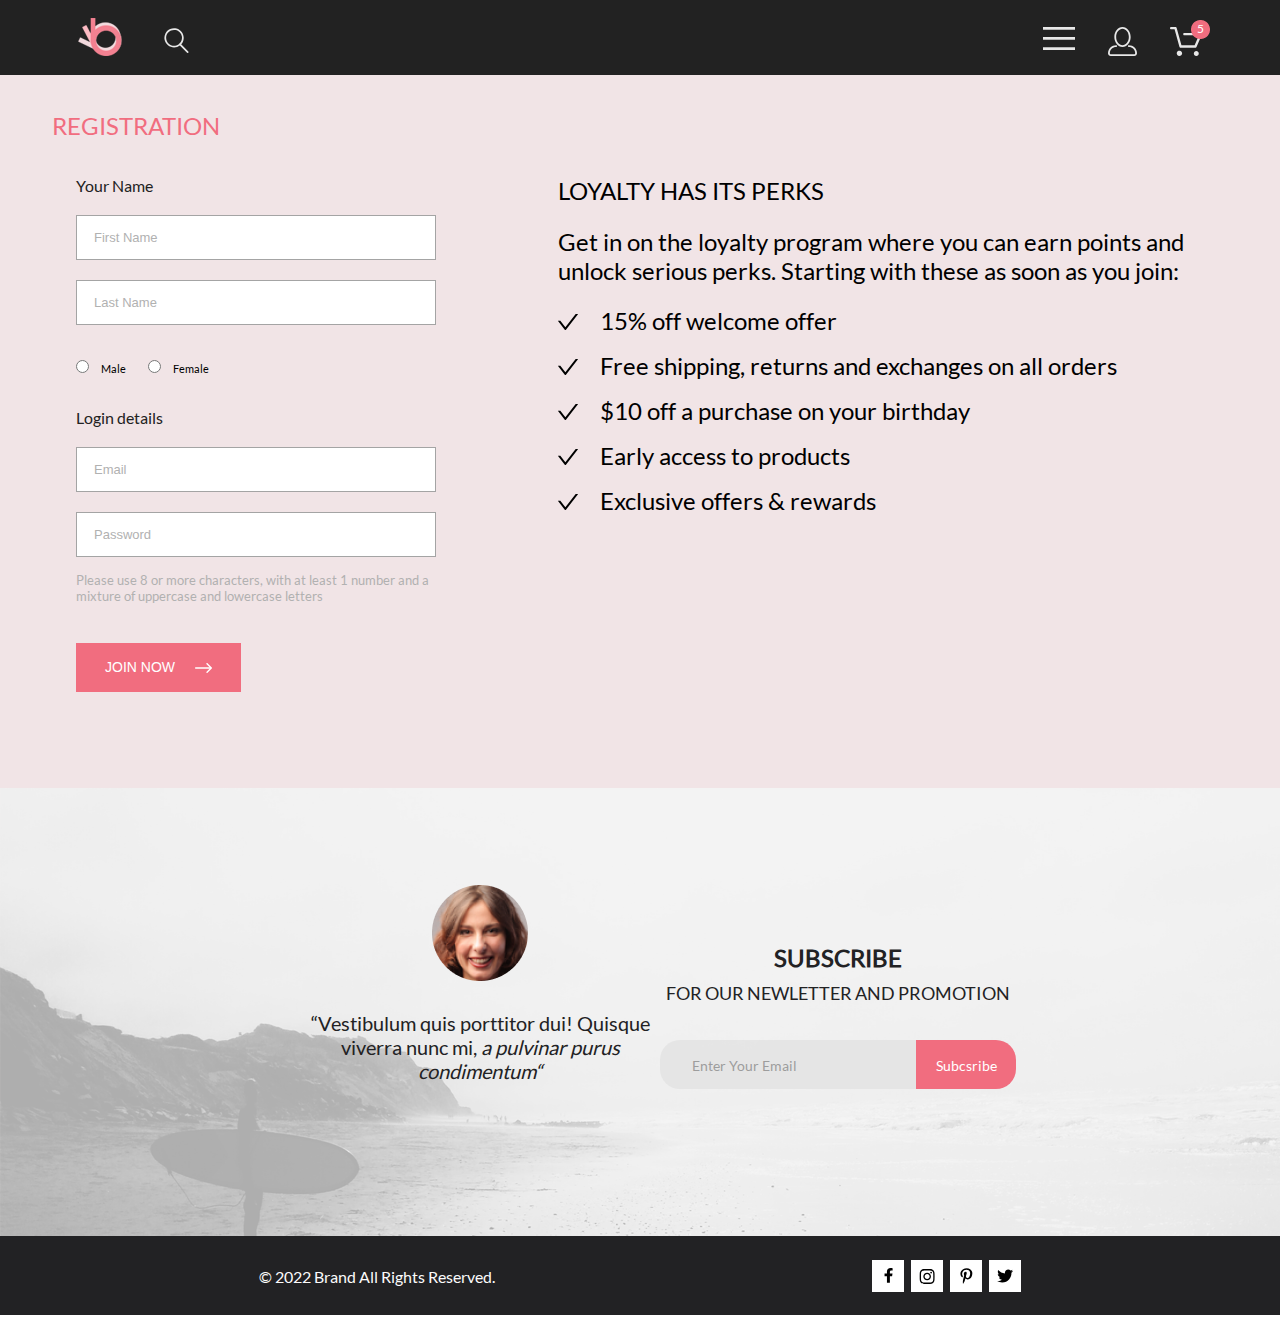
==== registration.html @ f0191302 "22" ====
<!DOCTYPE html>
<html lang="en">

<head>
    <meta charset="UTF-8">
    <meta http-equiv="X-UA-Compatible" content="IE=edge">
    <meta name="viewport" content="width=device-width, initial-scale=1.0">
    <link rel="stylesheet" href="style/style.css">
    <link rel="stylesheet" href="style/product.css">
    <link rel="stylesheet" href="style/catalog.css">
    <link rel="stylesheet" href="style/cart.css">
    <link rel="stylesheet" href="style/registration.css">

    <title>Shop</title>
</head>

<body>

    <header>
        <div class="menu">
            <div class="container2">
                <nav class="menu_content">
                    <div class="logo">
                        <a href="index.html"><img class="logo_img" src="img/logo1.svg" alt="logo"></a>
                        <div class="search">
                            <img onclick="searchFunction()" class="logo_search" src="img/logo_search.svg" alt="logo_search">
                            <input id="search" class="search_input" type="search" placeholder="Type for Search">
                        </div>
                    </div>
                    <div class="buttons">
                        <div class="button_menu">
                            <img onclick="myFunction()" class="dropbtn" src="img/button_menu.svg" alt="button_menu">
                            <div class="menu_dropdown" id="myDropdown">
                                <h2 class="h2_menu_dropdown" style="color: black;font-weight: 700; margin-top: 0;">MENU
                                </h2>
                                <h2 class="h2_menu_dropdown">MAN</h2>
                                <div class="menu_dropdown_items">
                                    <h3 class="h3_menu_dropdown">Accessories</h3>
                                    <h3 class="h3_menu_dropdown">Bags</h3>
                                    <h3 class="h3_menu_dropdown">Denim</h3>
                                    <h3 class="h3_menu_dropdown">T-Shirts</h3>
                                </div>
                                <h2 class="h2_menu_dropdown">WOMAN</h2>
                                <div class="menu_dropdown_items">
                                    <h3 class="h3_menu_dropdown">Accessories</h3>
                                    <h3 class="h3_menu_dropdown">Jackets & Coats</h3>
                                    <h3 class="h3_menu_dropdown">Polos</h3>
                                    <h3 class="h3_menu_dropdown">T-Shirts</h3>
                                    <h3 class="h3_menu_dropdown">Shirts</h3>
                                </div>
                                <h2 class="h2_menu_dropdown">KIDS</h2>
                                <div class="menu_dropdown_items">
                                    <h3 class="h3_menu_dropdown">Accessories</h3>
                                    <h3 class="h3_menu_dropdown">Jackets & Coats</h3>
                                    <h3 class="h3_menu_dropdown">Polos</h3>
                                    <h3 class="h3_menu_dropdown">T-Shirts</h3>
                                    <h3 class="h3_menu_dropdown">Shirts</h3>
                                    <h3 class="h3_menu_dropdown">Bags</h3>
                                </div>
                            </div>
                        </div>
                        <a href="registration.html"><img class="button_profile" src="img/button_profile.svg"
                                alt="button_profile"></a>
                        <div class="button_cart">
                            <img src="img/button_cart.svg" alt="button_cart">
                            <div class="cart_number">5</div>
                        </div>
                    </div>
                </nav>
            </div>
        </div>

        <div class="breadcrumbs__container">
            <h4 class="breadcrumbs__heading">REGISTRATION</h4>
        </div>

        <section class="registration-section">
            <div class="container">
                <div class="registration__inner">
                    <div class="registration__form">
                        <form class="registration__form-inner">
                            <h4 class="form-inner__heading">
                                Your Name
                            </h4>
                            <input class="form-inner__input" type="text" placeholder="First Name">
                            <input class="form-inner__input" type="text" placeholder="Last Name">
                            <div class="registration__form-radio">
                                <label class="form-inner__radio-label">
                                    <input class="form-inner__radio" type="radio" name="radio">
                                    Male
                                </label>
                                <label class="form-inner__radio-label">
                                    <input class="form-inner__radio" type="radio" name="radio">
                                    Female
                                </label>
                            </div>

                            <h4 class="form-inner__second-heading">
                                Login details
                            </h4>
                            <input class="form-inner__input" type="email" placeholder="Email">
                            <input class="form-inner__input" type="password" placeholder="Password">
                            <p class="form-inner__password-setting">
                                Please use 8 or more characters, with at least 1 number and a mixture of uppercase and
                                lowercase letters
                            </p>
                            <button class="form-inner__btn">JOIN NOW
                                <img class="form-inner__btn-img" src="img/arrow-right-btn.svg" alt="arrow">
                            </button>
                        </form>
                    </div>
                    <div class="registration__loyalty">
                        <h4 class="loyalty-heading">
                            LOYALTY HAS ITS PERKS
                        </h4>
                        <p class="loyalty-text">
                            Get in on the loyalty program where you can earn points and unlock serious perks. Starting
                            with
                            these as soon as you join:
                        </p>
                        <ul class="loyalty-list">
                            <li class="list-marker">15% off welcome offer
                            </li>
                            <li class="list-marker">Free shipping, returns and exchanges on all orders
                            </li>
                            <li class="list-marker">$10 off a purchase on your birthday
                            </li>
                            <li class="list-marker">Early access to products</li>
                            <li class="list-marker">Exclusive offers & rewards</li>
                        </ul>
                    </div>
                </div>
            </div>
        </section>

        <section class="subscribe">
            <div class="subscribe_back">
                <div class="container2">
                    <div class="subscribe_content">
                        <div class="subscribe_info">
                            <img src="img/face.png" alt="face">
                            <div class="subscribe_info_text">
                                <p>“Vestibulum quis porttitor dui! Quisque viverra nunc mi, <span
                                        style="font-style: italic;"> a
                                        pulvinar purus condimentum“</span></p>
                            </div>
                        </div>
                        <div class="subscribe_block">
                            <h2 class="subscribe_h2">SUBSCRIBE</h2>
                            <h4 class="subscribe_h4">FOR OUR NEWLETTER AND PROMOTION</h4>
                            <form class="input_block">
                                <input class="input" type="email" placeholder="Enter Your Email">
                                <button class="button_input">Subcsribe</button>
                            </form>
                        </div>
                    </div>
                </div>
            </div>
        </section>

        <footer>
            <div class="container2">
                <div class="copyright">
                    <p class="copyright_p">© 2022 Brand All Rights Reserved.</p>
                    <div class="social">
                        <div class="soc_button">
                            <svg class="svg_soc" width="11" height="16" viewBox="0 0 11 16" fill="none"
                                xmlns="http://www.w3.org/2000/svg">
                                <path
                                    d="M9.08836 8.28L9.50686 5.61602H6.89022V3.88729C6.89022 3.15847 7.25574 2.44806 8.42765 2.44806H9.61722V0.179975C9.61722 0.179975 8.53772 0 7.50561 0C5.35073 0 3.9422 1.27593 3.9422 3.5857V5.61602H1.54688V8.28H3.9422V14.72H6.89022V8.28H9.08836Z" />
                            </svg>
                        </div>
                        <div class="soc_button">
                            <svg class="svg_soc" width="16" height="15" viewBox="0 0 16 15" fill="none"
                                xmlns="http://www.w3.org/2000/svg">
                                <path
                                    d="M8.13677 3.68162C6.02163 3.68162 4.31555 5.38494 4.31555 7.49666C4.31555 9.60838 6.02163 11.3117 8.13677 11.3117C10.2519 11.3117 11.958 9.60838 11.958 7.49666C11.958 5.38494 10.2519 3.68162 8.13677 3.68162ZM8.13677 9.97693C6.76991 9.97693 5.65248 8.86463 5.65248 7.49666C5.65248 6.12869 6.76658 5.01639 8.13677 5.01639C9.50695 5.01639 10.6211 6.12869 10.6211 7.49666C10.6211 8.86463 9.50363 9.97693 8.13677 9.97693ZM13.0056 3.52557C13.0056 4.02029 12.6065 4.41541 12.1143 4.41541C11.6188 4.41541 11.223 4.01697 11.223 3.52557C11.223 3.03416 11.6221 2.63572 12.1143 2.63572C12.6065 2.63572 13.0056 3.03416 13.0056 3.52557ZM15.5364 4.42869C15.4799 3.2367 15.2072 2.18084 14.3325 1.31092C13.4612 0.440997 12.4036 0.168732 11.2097 0.108966C9.9792 0.0392395 6.29101 0.0392395 5.0605 0.108966C3.8699 0.165411 2.81233 0.437677 1.93768 1.3076C1.06302 2.17752 0.793639 3.23338 0.733776 4.42537C0.663937 5.65389 0.663937 9.33611 0.733776 10.5646C0.790313 11.7566 1.06302 12.8125 1.93768 13.6824C2.81233 14.5523 3.86658 14.8246 5.0605 14.8844C6.29101 14.9541 9.9792 14.9541 11.2097 14.8844C12.4036 14.8279 13.4612 14.5556 14.3325 13.6824C15.2039 12.8125 15.4766 11.7566 15.5364 10.5646C15.6063 9.33611 15.6063 5.65721 15.5364 4.42869ZM13.9468 11.8828C13.6874 12.5336 13.1852 13.0349 12.53 13.2972C11.5489 13.6857 9.22094 13.5961 8.13677 13.5961C7.05259 13.5961 4.72128 13.6824 3.74353 13.2972C3.09169 13.0383 2.58951 12.5369 2.32678 11.8828C1.93768 10.9033 2.02747 8.57908 2.02747 7.49666C2.02747 6.41424 1.941 4.0867 2.32678 3.11053C2.58619 2.45975 3.08837 1.95838 3.74353 1.69608C4.72461 1.3076 7.05259 1.39725 8.13677 1.39725C9.22094 1.39725 11.5523 1.31092 12.53 1.69608C13.1818 1.95506 13.684 2.45643 13.9468 3.11053C14.3359 4.09002 14.2461 6.41424 14.2461 7.49666C14.2461 8.57908 14.3359 10.9066 13.9468 11.8828Z" />
                            </svg>
                        </div>
                        <div class="soc_button">
                            <svg class="svg_soc" width="13" height="16" viewBox="0 0 13 16" fill="none"
                                xmlns="http://www.w3.org/2000/svg">
                                <path
                                    d="M6.7402 0.203125C3.55552 0.203125 0.408081 2.34063 0.408081 5.8C0.408081 8 1.63726 9.25 2.38221 9.25C2.68951 9.25 2.86643 8.3875 2.86643 8.14375C2.86643 7.85313 2.13079 7.23438 2.13079 6.025C2.13079 3.5125 4.03043 1.73125 6.48878 1.73125C8.60259 1.73125 10.167 2.94062 10.167 5.1625C10.167 6.82187 9.50585 9.93437 7.3641 9.93437C6.59121 9.93437 5.93006 9.37187 5.93006 8.56563C5.93006 7.38438 6.74951 6.24062 6.74951 5.02187C6.74951 2.95312 3.83487 3.32812 3.83487 5.82812C3.83487 6.35313 3.90006 6.93437 4.13286 7.4125C3.70451 9.26875 2.82919 12.0344 2.82919 13.9469C2.82919 14.5375 2.91299 15.1188 2.96886 15.7094C3.0744 15.8281 3.02163 15.8156 3.18304 15.7563C4.74744 13.6 4.69157 13.1781 5.39928 10.3562C5.78107 11.0875 6.76814 11.4812 7.55034 11.4812C10.8468 11.4812 12.3274 8.24688 12.3274 5.33125C12.3274 2.22813 9.66415 0.203125 6.7402 0.203125Z" />
                            </svg>
                        </div>
                        <div class="soc_button">
                            <svg class="svg_soc" width="17" height="14" viewBox="0 0 17 14" fill="none"
                                xmlns="http://www.w3.org/2000/svg">
                                <path
                                    d="M14.4181 3.74107C14.4281 3.88319 14.4281 4.02535 14.4281 4.16747C14.4281 8.50247 11.1509 13.4974 5.16096 13.4974C3.31558 13.4974 1.60132 12.9593 0.159302 12.0253C0.421495 12.0558 0.673569 12.0659 0.94585 12.0659C2.46851 12.0659 3.8702 11.5482 4.98953 10.6649C3.5576 10.6345 2.3576 9.69032 1.94415 8.39081C2.14585 8.42125 2.34751 8.44156 2.5593 8.44156C2.85172 8.44156 3.14418 8.40094 3.41643 8.32991C1.92401 8.02531 0.80465 6.70553 0.80465 5.11163V5.07103C1.23825 5.31469 1.74249 5.46697 2.2769 5.48725C1.39959 4.89841 0.824826 3.89335 0.824826 2.75628C0.824826 2.14716 0.98614 1.58878 1.26851 1.10147C2.87187 3.09131 5.28195 4.39078 7.98443 4.53294C7.93403 4.28928 7.90376 4.0355 7.90376 3.78169C7.90376 1.97457 9.35586 0.502502 11.1609 0.502502C12.0987 0.502502 12.9457 0.89844 13.5407 1.53803C14.2768 1.39591 14.9827 1.12178 15.6079 0.746159C15.3659 1.5076 14.8516 2.14719 14.176 2.55325C14.8315 2.48222 15.4668 2.29944 16.0516 2.04566C15.608 2.69538 15.0533 3.27403 14.4181 3.74107Z" />
                            </svg>
                        </div>
                    </div>
                </div>
            </div>
        </footer>

        <script src="script.js"></script>
</body>

</html>
---- style/style.css ----
* {
    padding: 0;
    margin: 0;
    box-sizing: border-box;
    text-decoration: none;
}

.container {
    max-width: 1600px;
    margin: 0 auto;
    position: relative;
}

.container2 {
    max-width: 1140px;
    margin: 0 auto;

}

body {
    scroll-behavior: smooth;
    text-rendering: optimizeSpeed;
    font-family: "Lato", sans-serif;
    font-style: normal;
    
}

img {
    display: block;
    max-width: 100%;
}

ul,
li {
  margin: 0;
  padding: 0;
  list-style: none;
}

.menu {
    background-color: #222222;
    height: 75px;

}

.menu_content {
    display: flex;
    justify-content: space-between;
    align-items: center;
    position: relative;
    padding: 0 8px;
}

.logo {
    padding-top: 18px;
    display: flex;
    gap: 41px;

}
.search{
    display: flex;
    gap: 8px;
}

.logo_search {
    width: 26px;
    height: 26px;
    margin-top: 10px;
    cursor: pointer;
}

.search_input{
    visibility: hidden;
    border-radius: 10px;
    padding: 6px;
    opacity: 0;
    transition: 0.55s opacity, 0.55s visibility;
}
.buttons {
    display: flex;
    gap: 33px;
    height: 29px;
    margin-top: 26px;
}

.button_menu {
    cursor: pointer;
}

.button_cart {
    display: flex;
}

.cart_number {
    background: url("../img/cart_ellipse.png");
    font-family: 'Lato';
    font-weight: 400;
    font-size: 12px;
    line-height: 14px;
    color: #FFFFFF;
    width: 19px;
    height: 19px;
    text-align: center;
    position: absolute;
    right: 0px;
    top: 20px;
    padding-top: 2px;
}

header {
    background-color: #F1E4E6;
}

.brand_content {
    display: flex;

}

.brand_logo {
    height: 93px;
    margin-top: 290px;
    display: flex;
    gap: 16px;
    margin-left: 64px;
}

h1 {
    font-family: 'Lato-900';
    font-style: normal;
    font-size: 48px;
    line-height: 58px;
    color: #222222;
}

h6 {
    font-family: 'Lato';
    font-style: normal;
    font-weight: 700;
    font-size: 32px;
    color: #222222;
    line-height: 39px;
}

.menu_dropdown {
    z-index: -1;
    position: absolute;
    right: -65px;
    top: 75px;
    background: #FFFFFF;
    box-shadow: 6px 4px 35px rgba(0, 0, 0, 0.21);
    width: 232px;
    height: 634px;
    padding: 32px;
    display: flex;
    flex-direction: column;
    justify-content: space-around;
    opacity: 0;
    visibility: hidden;
    transition: 0.55s opacity, 0.55s visibility;
}

.h2_menu_dropdown {
    font-family: 'Lato';
    font-size: 14px;
    font-weight: 400;
    line-height: 17px;
    color: #F16D7F;
    margin-top: 20px;
}

.h3_menu_dropdown {
    font-family: 'Lato';
    font-style: normal;
    font-weight: 400;
    font-size: 14px;
    line-height: 17px;
    color: #6F6E6E;
    margin-left: 21px;
    margin-top: 12px;
}

.h3_menu_dropdown:hover{
    background-color: #d3c9c9;
}
.offer {
    margin: 65px 0 96px 0;
    display: grid;
    gap: 30px;
    grid-template-columns: 1fr 1fr 1fr;
}

.forwomen {
    background: url("../img/forwomen.png");
    background-size: 100% 100%;
}

.formen {
    background: url("../img/formen.png");
    background-size: 100% 100%;
}

.forkids {
    background: url("../img/forkids.png");
    background-size: 100% 100%;
}

.forwomen,
.formen,
.forkids {
    height: 260px;
}

.accessories {
    background: url("../img/accessories.png");
    grid-column: 1/4;
    height: 180px;
    background-size: 100% 100%;
}

.item_text {
    display: flex;
    justify-content: center;
    align-items: center;
    flex-direction: column;
    height: 100%;
    background: rgba(33, 22, 22, 0.7);
}

.h4 {
    font-family: 'Lato';
    font-style: normal;
    font-weight: 400;
    font-size: 16px;
    line-height: 19px;
    text-align: center;
    color: #FFFFFF;
}

.h3 {
    font-family: 'Lato';
    font-style: normal;
    font-weight: 700;
    font-size: 24px;
    line-height: 29px;
    text-align: center;
    color: #F16D7F;
}


.h2 {
    text-align: center;
    font-family: 'Lato';
    font-style: normal;
    font-weight: 400;
    font-size: 30px;
    line-height: 36px;
    color: #222222;
}

.p1 {
    text-align: center;
    font-family: 'Lato';
    font-style: normal;
    font-weight: 400;
    font-size: 14px;
    line-height: 17px;
    color: #9F9F9F;
    margin-bottom: 48px;
}

.products {
    display: grid;
    gap: 30px;
    grid-template-columns: 1fr 1fr 1fr;
    margin-bottom: 48px;
    justify-items: center;

}

.product_item1 {
    background: url('../img/product1.jpg');
    height: 420px;
    width: 360px;
    cursor: pointer;
    position: relative;

}

.product_item2 {
    background: url('../img/product2.png');
    height: 420px;
    width: 360px;
    cursor: pointer;
}

.product_item3 {
    background: url('../img/product3.png');
    height: 420px;
    width: 360px;
    cursor: pointer;
}

.product_item4 {
    background: url('../img/product4.png');
    height: 420px;
    width: 360px;
    cursor: pointer;
}

.product_item5 {
    background: url('../img/product5.png');
    height: 420px;
    width: 360px;
    cursor: pointer;
}

.product_item6 {
    background: url('../img/product6.png');
    height: 420px;
    width: 360px;
    cursor: pointer;
}

.product_backgr {
    background: rgba(58, 56, 56, 0.86);
    height: 420px;
    width: 360px;
    background-size: 100% 100%;
    justify-content: center;
    align-items: center;
    display: none;

}

.product_item1:hover .product_backgr {
    display: flex;
}

.product_item2:hover .product_backgr {
    display: flex;
}

.product_item3:hover .product_backgr {
    display: flex;
}

.product_item4:hover .product_backgr {
    display: flex;
}

.product_item5:hover .product_backgr {
    display: flex;
}

.product_item6:hover .product_backgr {
    display: flex;
}

.button_add_cart {
    width: 140px;
    height: 44px;
    border: 1px solid #FFFFFF;
    font-family: 'Lato';
    font-style: normal;
    font-weight: 400;
    font-size: 14px;
    line-height: 17px;
    color: #FFFFFF;
    background-color: rgba(0, 0, 0, 0);
    display: flex;
    justify-content: center;
    align-items: center;
    gap: 11px;
    cursor: pointer;
}

.h5 {
    font-family: 'Lato';
    font-style: normal;
    font-weight: 400;
    font-size: 13px;
    line-height: 16px;
    color: #000000;
}

.title_price {
    background: #F8F8F8;
    padding: 25px 0 19px 16px;
}

.price {
    font-family: 'Lato';
    font-style: normal;
    font-size: 16px;
    line-height: 19px;
    color: #F16D7F;
}

.button_product {
    width: 211px;
    height: 47px;
    margin: auto;
    display: block;
    margin-bottom: 60px;
    font-family: 'Lato';
    font-weight: 400;
    font-size: 16px;
    line-height: 19px;
    color: #F26376;
    border: 1px solid #FF6A6A;
    background-color: #FFFFFF;
    cursor: pointer;
}

.button_product:hover {
    background: #F16D7F;
    border: 1px solid #FF6A6A;
    color: #FFFFFF;
}

.p {
    font-family: 'Lato-300';
    font-size: 14px;
    line-height: 17px;
    color: #5D5D5D;
    margin: 16px 29px 16px 0;
}

.feature {
    background: #222224;
    height: 341px;
}

.feature_content {
    display: flex;
    gap: 30px;
    justify-content: center;
}

.feature_item {
    display: flex;
    flex-direction: column;
    align-items: center;
    margin-top: 104px;
    width: 360px;
}

.feature_h {
    font-family: 'Lato';
    font-style: normal;
    font-weight: 400;
    font-size: 20px;
    line-height: 24px;
    color: #FBFBFB;
}

.feature_p {
    font-family: 'Lato-300';
    font-style: normal;
    font-size: 14px;
    line-height: 17px;
    text-align: center;
    color: #FBFBFB;
    margin-top: 16px;
    padding-left: 25px;
    padding-right: 25px;
}

.delivery_img {
    margin-bottom: 28px;
}

.sales_img {
    margin-bottom: 19px;
}

.quality_img {
    margin-bottom: 25px;
}

.subscribe {
    background: url("../img/sub.png");
    background-size: 100% 100%;
    height: 448px;
}

.subscribe_back {
    background: rgba(244, 244, 244, 0.7);
}

.subscribe_content {
    height: 448px;
    display: flex;
    justify-content: space-between;
    padding-right: 230px;
    padding-left: 230px;
}

.subscribe_info {
    margin: 97px 0 126px 0;
    display: flex;
    flex-direction: column;
    align-items: center;
    gap: 30px;
    height: 100%;
}

.subscribe_info_text {
    font-family: 'Lato';
    font-style: normal;
    font-weight: 400;
    font-size: 20px;
    line-height: 24px;
    text-align: center;
    color: #222224;
    width: 360px;
    height: 99px;

}

.subscribe_block {
    margin-top: 150px;
    display: flex;
    flex-direction: column;
    align-items: center;
}

.subscribe_h2 {
    font-family: 'Lato';
    font-style: normal;
    font-weight: 700;
    font-size: 24px;
    line-height: 40px;
    text-align: center;
    color: #222224;
}

.subscribe_h4 {
    font-family: 'Lato';
    font-style: normal;
    font-weight: 400;
    font-size: 18px;
    line-height: 30px;
    text-align: center;
    color: #222224;
}

.input_block {
    display: flex;
    margin-top: 32px;

}

.input {
    height: 49px;
    width: 256px;
    background: #E1E1E1;
    border: none;
    padding: 7px 64px 6px 32px;
    font-family: 'Lato';
    font-weight: 400;
    font-size: 14px;
    line-height: 17px;
    color: #222224;
    opacity: 0.67;
    border-radius: 20px 0 0 20px;
}

.button_input {
    background: #F16D7F;
    width: 100px;
    height: 49px;
    border: none;
    padding: 7px 7px 6px 8px;
    align-items: center;
    text-align: center;
    color: #FFFFFF;
    font-family: 'Lato';
    font-weight: 400;
    font-size: 14px;
    line-height: 17px;
    border-radius: 0 20px 20px 0;
    cursor: pointer;
}

footer {
    background: #222224;
    height: 79px;

}

.copyright {
    display: flex;
    align-items: center;
    justify-content: space-around;
    padding-top: 24px;
}

.copyright_p {
    font-family: 'Lato';
    font-style: normal;
    font-size: 16px;
    line-height: 19px;
    color: #FBFBFB;
}

.social {
    display: flex;
    gap: 7px;
}

.soc_button {
    background-color: #FFFFFF;
    width: 32px;
    height: 32px;
    display: flex;
    justify-content: center;
    align-items: center;
    cursor: pointer;
}

.soc_button:hover {
    background-color: #F16D7F;
}
.svg_soc{
    fill: black;
}
.soc_button:hover .svg_soc {
    fill: white;
    
}

@font-face {
    font-family: 'Lato';
    src: url(../fonts/Lato-Regular.ttf);
}

@font-face {
    font-family: 'Lato-300';
    src: url(../fonts/Lato-Light.ttf);
}

@font-face {
    font-family: 'Lato-900';
    src: url(../fonts/Lato-Black.ttf);
}

@media (min-width: 1025px) and (max-width: 1270px) {
    .menu_dropdown {
        right: 0;
    }
}

@media (min-width: 1025px) and (max-width: 1200px) {
    .brand_logo {
        margin-left: 0;
    }

    .product_item1,
    .product_item2,
    .product_item3,
    .product_item4,
    .product_item5,
    .product_item6,
    .product_backgr,
    .product {

        width: 320px;
        background-size: 100% 100%;
    }

}

@media (max-width: 1024px) {
    .container {
        max-width: 768px;
    }

    .menu_content {
        margin: 0 32px;
    }

    .buttons {
        gap: 33px;
        height: 37px;
        margin-top: 19px;
        padding-top: 8px;

    }

    .brand_img {
        height: 368px;
    }

    .brand_logo {
        margin-top: 138px;
        font-size: 24px;
        color: #222222;
        line-height: 29px;
    }

    .container2 {
        max-width: 736px;
    }

    .offer {
        gap: 20px;
        margin-bottom: 110px;
    }

    .forwomen,
    .formen,
    .forkids {
        height: 167px;
    }

    .accessories {
        height: 116px;
    }

    .p1 {
        margin-bottom: 74px;
    }

    .products {
        gap: 16px;
        grid-template-columns: 1fr 1fr;
        margin-bottom: 33px;
    }

    .feature {
        height: 610px;
    }

    .feature_content {
        flex-direction: column;
        gap: 48px;
        align-items: center;
        padding-top: 48px;
    }

    .feature_item {
        margin-top: 0;
        width: 360px;
    }

    .subscribe {
        height: 693px;
        background: url("../img/sub_tablet.png");
        background-size: 100vw 100%;
    }

    .subscribe_content {
        flex-direction: column;
        align-items: center;
        height: 693px;
        padding-right: 0px;
        padding-left: 0px;
    }

    .subscribe_info {
        margin: 64px 0 0 0;

    }

    .subscribe_block {
        margin-top: 48px;
        margin-bottom: 219px;
    }
}

@media (max-width : 767px) {
    .container {
        max-width: 375px;
    }

    .container2 {
        max-width: 375px;
    }

    .brand_img,
    .button_profile,
    .button_cart {
        display: none;
    }

    .menu_content {
        margin: 0 16px;
    }

    .brand_content {
        flex-direction: column;
        align-items: center;
        height: 363px;
    }

    .brand_logo {
        margin: auto;
        align-items: center;
    }

    h1 {
        font-size: 38px;
        line-height: 46px;
    }

    h6 {
        font-size: 20px;
        line-height: 24px;
    }

    .border_img {
        height: 61px;
    }

    .offer {
        margin: 64px 16px;
        display: flex;
        flex-direction: column;
        gap: 32px;

    }

    .forwomen,
    .formen,
    .forkids {
        height: 247px;
    }

    .p1 {
        margin: auto;

    }

    .products {
        display: flex;
        flex-direction: column;
        gap: 16px;
        margin: 64px 8px 41px 8px;
    }

    .subscribe {
        height: 550px;
        background: url("../img/sub_mobile.png");
        background-size: 100vw 100%;
    }

    .subscribe_content {
        height: 550px;
        padding-right: 0px;
        padding-left: 0px;
    }

    .subscribe_block {
        margin-top: 59px;
        margin-bottom: 110px;
    }

    .subscribe_info {
        width: 343px;
    }

    .subscribe_info_text {
        font-size: 18px;
        line-height: 22px;
    }

    .subscribe_h4 {
        font-size: 14px;

    }

    footer {
        height: 143px;

    }

    .copyright {
        flex-direction: column-reverse;
        align-items: center;
        gap: 40px;
        padding-top: 43px;
    }
}

.show {
    z-index: 1;
    visibility: visible;
    opacity: 1;
}
---- style/product.css ----
.breadcrumbs.breadcrumbs-product {
  margin-bottom: 0;
}

.slider-bg {
  background-color: #f7f7f7;
  border: 1px solid #eaeaea;
  margin-bottom: -60px;
}

.slider {
  display: flex;
  justify-content: space-between;
  align-items: center;
  min-height: 777px;
}

.slider-left,
.slider-right {
  text-align: center;
  width: 31px;
  height: 31px;
  padding: 8px;
  background: rgba(42, 42, 42, 0.15);
  border: none;
}

.slider-left svg,
.slider-right svg {
  fill: black;
}

.slider-left:hover svg,
.slider-right:hover svg {
  fill: #f16d7f;
}

.slider_img {
  object-fit: cover;
}

.about-item {
  margin: 0 auto 128px;
  max-width: 1141px;
  min-height: 641px;
  background-color: #fff;
  text-align: center;
  display: block;
  align-items: center;
  justify-content: center;
  border: 1px solid #eaeaea;
}

.about-item-collection {
  margin-top: 65px;
  padding-bottom: 10px;
  font-weight: 300;
  font-size: 14px;
  line-height: 17px;
  color: #f16d7f;
}

.about-item-pink-border {
  width: 63px;
  margin: 0 auto;
  border-bottom: 3px solid #ef5b70;
}

.about-item-title {
  margin: 12px 0 49px 0;
  font-weight: 300;
  font-size: 18px;
  line-height: 22px;
  color: #4d4d4d;
}

.about-item-text {
  margin: 0 auto 32px;
  font-weight: 300;
  font-size: 14px;
  line-height: 17px;
  color: #5e5e5e;
  max-width: 570px;
}

.about-item-price {
  font-weight: 300;
  font-size: 24px;
  line-height: 29px;
  color: #ef5b70;
  margin-bottom: 65px;
}

.about-item-border {
  margin: 0 auto 65px;
  max-width: 642px;
  border-bottom: 1px solid #eaeaea;
}

.items__filter-checkbox.checkbox-product {
  margin: 0 auto;
}

.about-item-btn {
  margin: 50px auto 0;
  border: 1px solid #ff6a6a;
  display: flex;
  align-items: center;
  width: 211px;
}

.about-item-btn img {
  width: 26px;
  height: 24px;
  margin-right: 23px;
  margin-left: 24px;
}

.about-item-btn p {
  padding: 15px 0 15px 0;
  font-weight: normal;
  font-size: 16px;
  line-height: 19px;
  color: #f26376;
}

.items.product {
  margin-bottom: 128px;
}

@media (max-width: 768px) {
  .slider-bg {
    margin-bottom: 0;
  }

  .slider {
    min-height: 624px;
  }

  .about-item {
    max-height: 600px;
  }

  .items__list-cards:last-child {
    display: none;
  }
}

@media (max-width: 375px) {
  .slider {
    min-height: 624px;
  }
  .slider_img {
    max-width: 85%;
    object-fit: cover;
  }

  .about-item-text {
    max-width: 326px;
  }

  .about-item-border {
    max-width: 125px;
  }

  .items__filter-checkbox.checkbox-product {
    font-size: 10px;
    line-height: 12px;
  }
}
---- style/catalog.css ----
.menu-active-catalog {
  position: absolute;
  left: 0;
  top: 75px;
  width: 100%;
  height: 100%;
  z-index: 3;
}

.breadcrumbs {
  margin-bottom: 51px;
  background: #f8f3f4;
}

.dreadcrumbs__container {
  display: flex;
  justify-content: space-between;
  align-items: center;
  min-height: 148px;
  max-width: 1140px;
  margin: 0 auto;
}

.breadcrumbs__heading {
  font-weight: normal;
  font-size: 24px;
  line-height: 29px;
  color: #f16d7f;
}

.breadcrumbs__list-item {
  display: inline-block;
  padding-right: 11px;
  margin-right: 5px;
  position: relative;
  font-weight: 300;
  font-size: 14px;
  line-height: 17px;
  color: #636363;
}

.breadcrumbs__list-item span {
  font-weight: bold;
  font-size: 14px;
  line-height: 17px;
  color: #f16d7f;
}

.breadcrumbs__list-item::after {
  content: "/";
  position: absolute;
  right: 0;
  width: 4px;
  height: 9px;
  bottom: 8px;
}

.breadcrumbs__list-item:last-child::after {
  display: none;
}

.items__filter-menu {
  display: flex;
  max-width: 1140px;
  margin: 0 auto 64px;
  position: relative;
  z-index: 4;
}

.items__filter-menu-icon {
  display: inline-block;
  cursor: pointer;
  z-index: 5;
}

.items__filter-menu-noactive {
  font-weight: 600;
  font-size: 14px;
  line-height: 17px;
  color: #000000;
  margin-left: 17px;
  display: inline-block;
  position: relative;
}

.items__filter-menu-noactive::after {
  content: "";
  position: absolute;
  right: -30px;
  top: 4px;
  background-image: url("../img/filter-menu.svg");
  width: 15px;
  height: 10px;
}

.items__filter-menu-noactive--active {
  color: #ef5b70;
}

.items__filter-menu-noactive--active::after {
  background-image: url("../img/filter-menu-pink.svg");
}

.items__filter-menu-active {
  padding-top: 50px;
  display: flex;
  flex-direction: column;
  width: 360px;
  min-height: 680px;
  position: absolute;
  left: 0;
  top: -10px;
  z-index: 1;
  background: #ffffff;
  box-shadow: 6px 4px 35px rgba(0, 0, 0, 0.21);
}

.items__filter-menu-active button {
  cursor: pointer;
  background-color: transparent;
  border: none;
  border-left: 5px solid #ef5b70;
  border-bottom: 1px solid #ebebeb;
  font-weight: normal;
  font-size: 14px;
  line-height: 17px;
  color: #6f6e6e;
  padding: 11px 11px;
  margin: 10px 16px 0 17px;
  text-align: start;
}

.items__filter-menu-active button:focus {
  outline: none;
}

.items__filter-menu-active button:hover {
  color: #ef5b70;
}

.items__filter-menu-active ul {
  padding: 13px 0 13px 33px;
}

.items__filter-menu-active ul li {
  padding: 11px 0;
  font-weight: normal;
  font-size: 14px;
  line-height: 17px;
  color: #6f6e6e;
}

.items__filter-checkbox {
  margin-left: 277px;
  display: flex;
  justify-content: center;
}

.filter__item-list {
  display: flex;
  justify-content: space-between;
  margin-left: 50px;
}

.filter__item-listtitle {
  font-weight: normal;
  font-size: 14px;
  line-height: 17px;
  color: #6f6e6e;
  margin-right: 5px;
}

.filter__item-listselect {
  border: none;
  color: #6f6e6e;
  font-weight: normal;
  font-size: 14px;
  line-height: 16px;
  cursor: pointer;
}

.filter__item-listselect:focus {
  outline: none;
}

.pagination {
  width: 345px;
  height: 44px;
  border: 1px solid #ebebeb;
  margin: 48px auto 96px;
}

.pagination-list {
  display: flex;
  justify-content: center;
}

.pagination-list__item {
  padding: 12px 12px;
  font-weight: 300;
  font-size: 16px;
  line-height: 19px;
  color: #c4c4c4;
}

.pagination-list__item:hover {
  color: #ef5b70;
}

.pagination-list__item a {
  display: block;
}

@media (max-width: 768px) {
  .breadcrumbs {
    margin-bottom: 24px;
  }

  .dreadcrumbs__container {
    margin: 0 16px;
  }

  .breadcrumbs__list {
    margin-left: 0;
    margin-bottom: 0;
  }

  .items__filter-menu {
    margin: 0 auto 24px;
  }

  .items__filter-menu {
    display: flex;
    justify-content: space-between;
    margin: 0 auto 40px;
  }

  .items__filter-checkbox {
    margin-left: 40px;
  }

  .items__list-last-card {
    display: none;
  }

  .pagination {
    margin: 40px auto 63px;
  }
}

@media (max-width: 375px) {
  .dreadcrumbs__container {
    flex-direction: column;
    justify-content: space-around;
  }

  .breadcrumbs__list {
    margin-left: 20px;
    margin-bottom: 35px;
  }

  .breadcrumbs {
    margin-bottom: 24px;
  }

  .items__filter-menu {
    margin: 0 auto 24px;
    z-index: 2;
  }

  .items__filter-menu-noactive {
    display: none;
  }

  .noactive-mobile {
    background-image: url("../img/filter-menu-mobile.svg");
    background-repeat: no-repeat;
    width: 37px;
    height: 25px;
  }

  .noactive-mobile--active {
    background-image: url("../img/filter-menu-mobile-pink.svg");
  }

  .items__filter-checkbox {
    margin-left: 0;
    align-items: center;
  }

  .items__list.cards-catalog {
    margin-top: 32px;
  }

  .filter__item-listtitle {
    font-weight: normal;
    font-size: 12px;
    line-height: 14px;
  }

  .filter__item-listselect {
    font-size: 8px;
    line-height: 10px;
  }

  .filter__item-list {
    margin-left: 16px;
  }

  .pagination {
    width: 100%;
    height: 44px;
    border: 1px solid #ebebeb;
    margin: 48px auto 96px;
  }

  .pagination-list__item {
    padding: 12px 10px;
  }
}
---- style/cart.css ----
.breadcrumbs.breadcrumbs_cart {
  margin-bottom: 96px;
}

.shopping-cart__all {
  display: flex;
  justify-content: center;
  margin: 0 auto 128px auto;
  gap: 128px;
}

.shopping-cart__items {
  min-width: 652px;
}

.shopping-cart__item + .shopping-cart__item {
  margin-top: 40px;
}

.shopping-cart__item {
  background: #ffffff;
  display: flex;
  min-height: 306px;
  filter: drop-shadow(17px 19px 24px rgba(0, 0, 0, 0.13));
}

.shopping-cart__item-title {
  margin: 22px 0 0 31px;
  width: 205px;
}

.shopping-cart__item-title__heading-close {
  position: relative;
}

.shopping-cart__item-title__close {
  position: absolute;
  width: 18px;
  height: 18px;
  top: 4px;
  right: -130px;
  background-color: transparent;
  border: none;
}

.shopping-cart__item-title__heading {
  font-weight: normal;
  font-size: 24px;
  line-height: 29px;
  color: #222222;
}

.shopping-cart__item-title__about {
  font-weight: normal;
  font-size: 22px;
  line-height: 26px;
  color: #575757;
  margin-top: 42px;
}

.shopping-cart__item-title__about span {
  color: #ef5b70;
}

.shopping-cart__item-title__about li {
  padding-bottom: 6px;
}

.item-title__quantity {
  margin-left: 10px;
  width: 44px;
  height: 25px;
  text-align: center;
  font-weight: normal;
  font-size: 18px;
  line-height: 22px;
  color: #656565;
}

.item-title__quantity:focus {
  outline: none;
}

.item-title__quantity::placeholder {
  text-align: center;
  font-weight: normal;
  font-size: 18px;
  line-height: 22px;
  color: #656565;
}

.shopping-cart__btn {
  margin-top: 72px;
  display: flex;
  justify-content: space-between;
  align-items: center;
  font-weight: 300;
  font-size: 14px;
  line-height: 17px;
  color: #000000;
}

.shopping-cart__clear,
.shopping-cart__continue {
  background-color: transparent;
  border: 1px solid #a4a4a4;
  padding: 17px 40px;
}

.shopping-cart__address-confirm {
  max-width: 360px;
  margin-top: 17px;
}

.shopping-cart__address-heading {
  font-weight: 300;
  font-size: 16px;
  line-height: 19px;
  color: #222222;
  margin-bottom: 20px;
}

.shopping-cart__address-input {
  padding-left: 17px;
  height: 45px;
  width: 100%;
  font-weight: 300;
  font-size: 13px;
  line-height: 16px;
  color: #b1b1b1;
  border: 1px solid #a4a4a4;
}

.shopping-cart__address-input + .shopping-cart__address-input {
  margin-top: 20px;
}

.shopping-cart__address-input::placeholder {
  font-weight: 300;
  font-size: 13px;
  line-height: 16px;
  color: #222222;
}

.shopping-cart__address-btn {
  background: transparent;
  padding: 11px 14px 11px 14px;
  border: 1px solid #a4a4a4;
  font-weight: 300;
  font-size: 11px;
  line-height: 13px;
  color: #4a4a4a;
  margin: 23px 0 57px 0;
}

.shopping-cart__confirm {
  background: #f5f3f3;
  min-width: 360px;
  min-height: 214px;
}

.shopping-cart__confirm-total {
  text-align: right;
  padding-top: 39px;
  padding-right: 37px;
}

.shopping-cart__confirm-total__mini {
  margin-bottom: 12px;
  font-weight: normal;
  font-size: 11px;
  line-height: 13px;
  color: #4a4a4a;
}

.shopping-cart__confirm-total__mini span {
  margin-left: 25px;
}

.shopping-cart__confirm-total__maxi {
  font-weight: 300;
  font-size: 16px;
  line-height: 19px;
  color: #222222;
}

.shopping-cart__confirm-total__maxi span {
  margin-left: 25px;
  font-weight: bold;
  font-size: 16px;
  line-height: 19px;
  color: #f16d7f;
}

.shopping-cart__confirm-border {
  width: 275px;
  margin: 21px auto 17px;
  border-bottom: 1px solid #e2e2e2;
}

.shopping-cart__confirm-btn {
  font-size: 16px;
  font-weight: 300;
  line-height: 19px;
  margin: 0 auto;
  padding: 15px 42px;
  box-sizing: border-box;
  background-color: transparent;
  border: 2px solid #f16d7f;
  color: #f16d7f;
  display: flex;
}

.shopping-cart__confirm-btn:hover,
.shopping-cart__confirm-btn:focus {
  color: #fff;
}

.btn-animation {
  transition: box-shadow 300ms ease-in-out, color 300ms ease-in-out;
}
.btn-animation:hover {
  box-shadow: 0 0 40px 40px #f16d7f inset;
}

@media (max-width: 768px) {
  .breadcrumbs.breadcrumbs_cart {
    margin-bottom: 59px;
  }

  .shopping-cart__all {
    flex-direction: column;
    margin: 0 auto 128px auto;
    gap: 0;
  }

  .shopping-cart__items {
    min-width: 734px;
    margin: 0 auto;
  }

  .shopping-cart__item-title__close {
    right: -205px;
  }

  .shopping-cart__btn {
    margin: 72px 113px 64px 113px;
  }

  .shopping-cart__address-confirm {
    display: flex;
    justify-content: space-between;
    align-items: center;
    gap: 15px;
    margin-left: 16px;
    margin-right: 16px;
  }

  .shopping-cart__address {
    min-width: 360px;
  }

  .shopping-cart__confirm {
    min-width: 360px;
  }

  .shopping-cart__address-btn {
    margin: 23px 0 0 0;
  }
}

@media (max-width: 375px) {
  .breadcrumbs.breadcrumbs_cart {
    margin-bottom: 39px;
  }

  .shopping-cart__all {
    justify-content: center;
    margin: 0 auto 98px auto;
  }

  .shopping-cart__items {
    min-width: 358px;
    margin: 0 auto;
  }

  .shopping-cart__item {
    min-height: 188px;
    filter: drop-shadow(8px 8px 21px rgba(0, 0, 0, 0.13));
  }

  .shopping-cart__item + .shopping-cart__item {
    margin-top: 32px;
  }

  .shopping-cart__item-title__close {
    right: 13px;
    width: 11px;
    height: 11px;
  }

  .shopping-cart__img {
    object-fit: cover;
    width: 143px;
    height: 188px;
  }

  .shopping-cart__item-title {
    margin: 14px 0 0 17px;
  }

  .shopping-cart__item-title__heading {
    font-size: 16px;
    line-height: 19px;
    width: 140px;
  }

  .shopping-cart__item-title__about {
    font-size: 14px;
    line-height: 17px;
    margin-top: 26px;
  }

  .item-title__quantity {
    margin-left: 15px;
    width: 24px;
    height: 15px;
    font-size: 10px;
    line-height: 12px;
  }

  .item-title__quantity::placeholder {
    font-size: 10px;
    line-height: 12px;
  }

  .shopping-cart__btn {
    margin: 30px 0 48px 0;
  }

  .shopping-cart__clear {
    padding: 10px 18px;
    font-size: 12px;
    line-height: 14px;
  }

  .shopping-cart__continue {
    padding: 10px 20px;
    font-size: 12px;
    line-height: 14px;
  }

  .shopping-cart__address-confirm {
    display: block;
    align-items: center;
    gap: 15px;
    margin: 0 auto;
  }

  .shopping-cart__confirm {
    display: block;
    margin: 48px auto 0;
  }
}
---- style/registration.css ----
.breadcrumbs__container{
  padding: 36px 12px;
  max-width: 1200px;
  margin: auto;
}

.breadcrumbs.registration {
  margin-bottom: 64px;
}

.registration-section {
  margin-bottom: 96px;
  width: 100vw;
}

.registration__inner {
  display: flex;
  justify-content: space-around;
  padding: 0 12px;
 
}

.registration__form {
  max-width: 360px;
  margin-right: 128px;
  margin: 0 6px;
}

.form-inner__heading,
.form-inner__second-heading {
  font-weight: 300;
  font-size: 16px;
  line-height: 19px;
  color: #222222;
  margin-bottom: 20px;
}

.form-inner__input {
  padding-left: 17px;
  padding-right: 17px;
  height: 45px;
  width: 100%;
  font-weight: 300;
  font-size: 13px;
  line-height: 16px;
  color: #222222;
  border: 1px solid #a4a4a4;
}

.form-inner__input+.form-inner__input {
  margin-top: 20px;
}

.form-inner__input::placeholder {
  font-weight: 300;
  font-size: 13px;
  line-height: 16px;
  color: #b1b1b1;
}

.form-inner__second-heading {
  margin-bottom: 20px;
}

.registration__form-radio {
  margin: 32px 0;
}

.form-inner__radio-label {
  font-weight: 300;
  font-size: 11px;
  line-height: 13px;
  color: #000000;
}

.form-inner__radio-label+.form-inner__radio-label {
  margin-left: 20px;
}

.form-inner__radio {
  margin-right: 10px;
}

.form-inner__password-setting {
  margin: 15px 0 39px 0;
  font-weight: 300;
  font-size: 13px;
  line-height: 16px;
  color: #b1b1b1;
}

.form-inner__btn {
  background: #f16d7f;
  font-weight: normal;
  font-size: 14px;
  line-height: 17px;
  color: #ffffff;
  padding: 16px 29px;
  border: none;
  display: flex;
  align-items: center;
}

.form-inner__btn-img {
  padding-left: 20px;
}

.registration__loyalty {
  min-width: 652px;
}

.loyalty-heading {
  margin-bottom: 22px;
  font-weight: 300;
  font-size: 24px;
  line-height: 29px;
  color: #000000;
}

.loyalty-text {
  max-width: 652px;
  font-weight: 300;
  font-size: 24px;
  line-height: 29px;
  color: #000000;
  margin-bottom: 21px;
}

.list-marker {
  font-weight: 300;
  font-size: 24px;
  line-height: 29px;
  color: #000000;
}

.list-marker::before {
  content: url("../img/check.svg");
  margin-right: 22px;
}

.list-marker+.list-marker {
  margin-top: 16px;
}
@media (max-width: 1024px) {
  .registration__form {
    margin-right: 22px;
  }
  .container {
    max-width: 1024px;
}
}
@media (max-width: 900px) {
  .registration__form {
    margin-right: 22px;
  }
  .container {
    max-width: 800px;
}
  .registration__loyalty {
    max-width: 354px;
    min-width: 0;
  }

  .loyalty-heading {
    margin-bottom: 32px;
    font-size: 16px;
    line-height: 19px;
  }

  .loyalty-text {
    max-width: 354px;
    font-size: 16px;
    line-height: 19px;
  }

  .list-marker {
    font-size: 16px;
    line-height: 19px;
  }

}

@media (max-width: 768px) {
  /* .registration__form {
    margin-right: 0;
  } */

  .registration__inner {
    flex-direction: column;
    align-items: center;
    margin: 0 auto;
  }

  .registration__loyalty {
    max-width: 360px;
    min-width: 0;
  }

  .loyalty-heading {
    margin-top: 40px;
  }

}
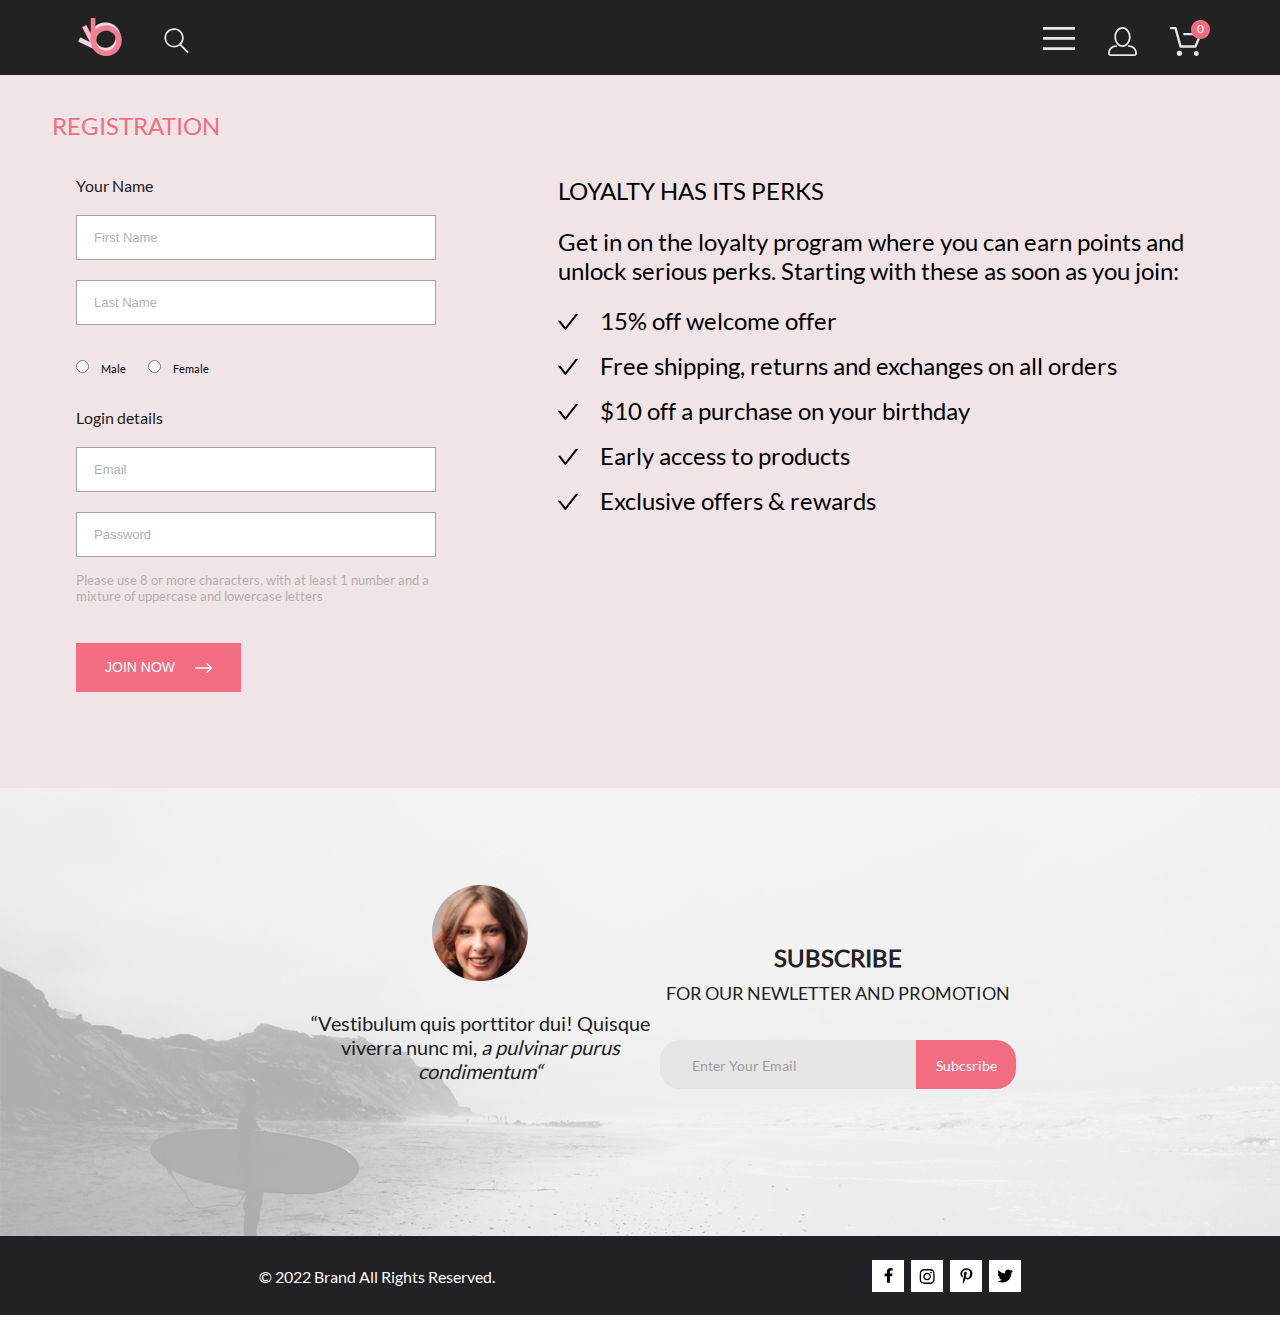
==== commit 06edb9e9: "add cart_count" ====
--- a/registration.html
+++ b/registration.html
@@ -63,7 +63,7 @@
                                 alt="button_profile"></a>
                         <div class="button_cart">
                             <img src="img/button_cart.svg" alt="button_cart">
-                            <div class="cart_number">5</div>
+                            <div class="cart_number"></div>
                         </div>
                     </div>
                 </nav>
--- a/style/registration.css
+++ b/style/registration.css
@@ -99,6 +99,7 @@
   border: none;
   display: flex;
   align-items: center;
+  cursor: pointer;
 }
 
 .form-inner__btn-img {
